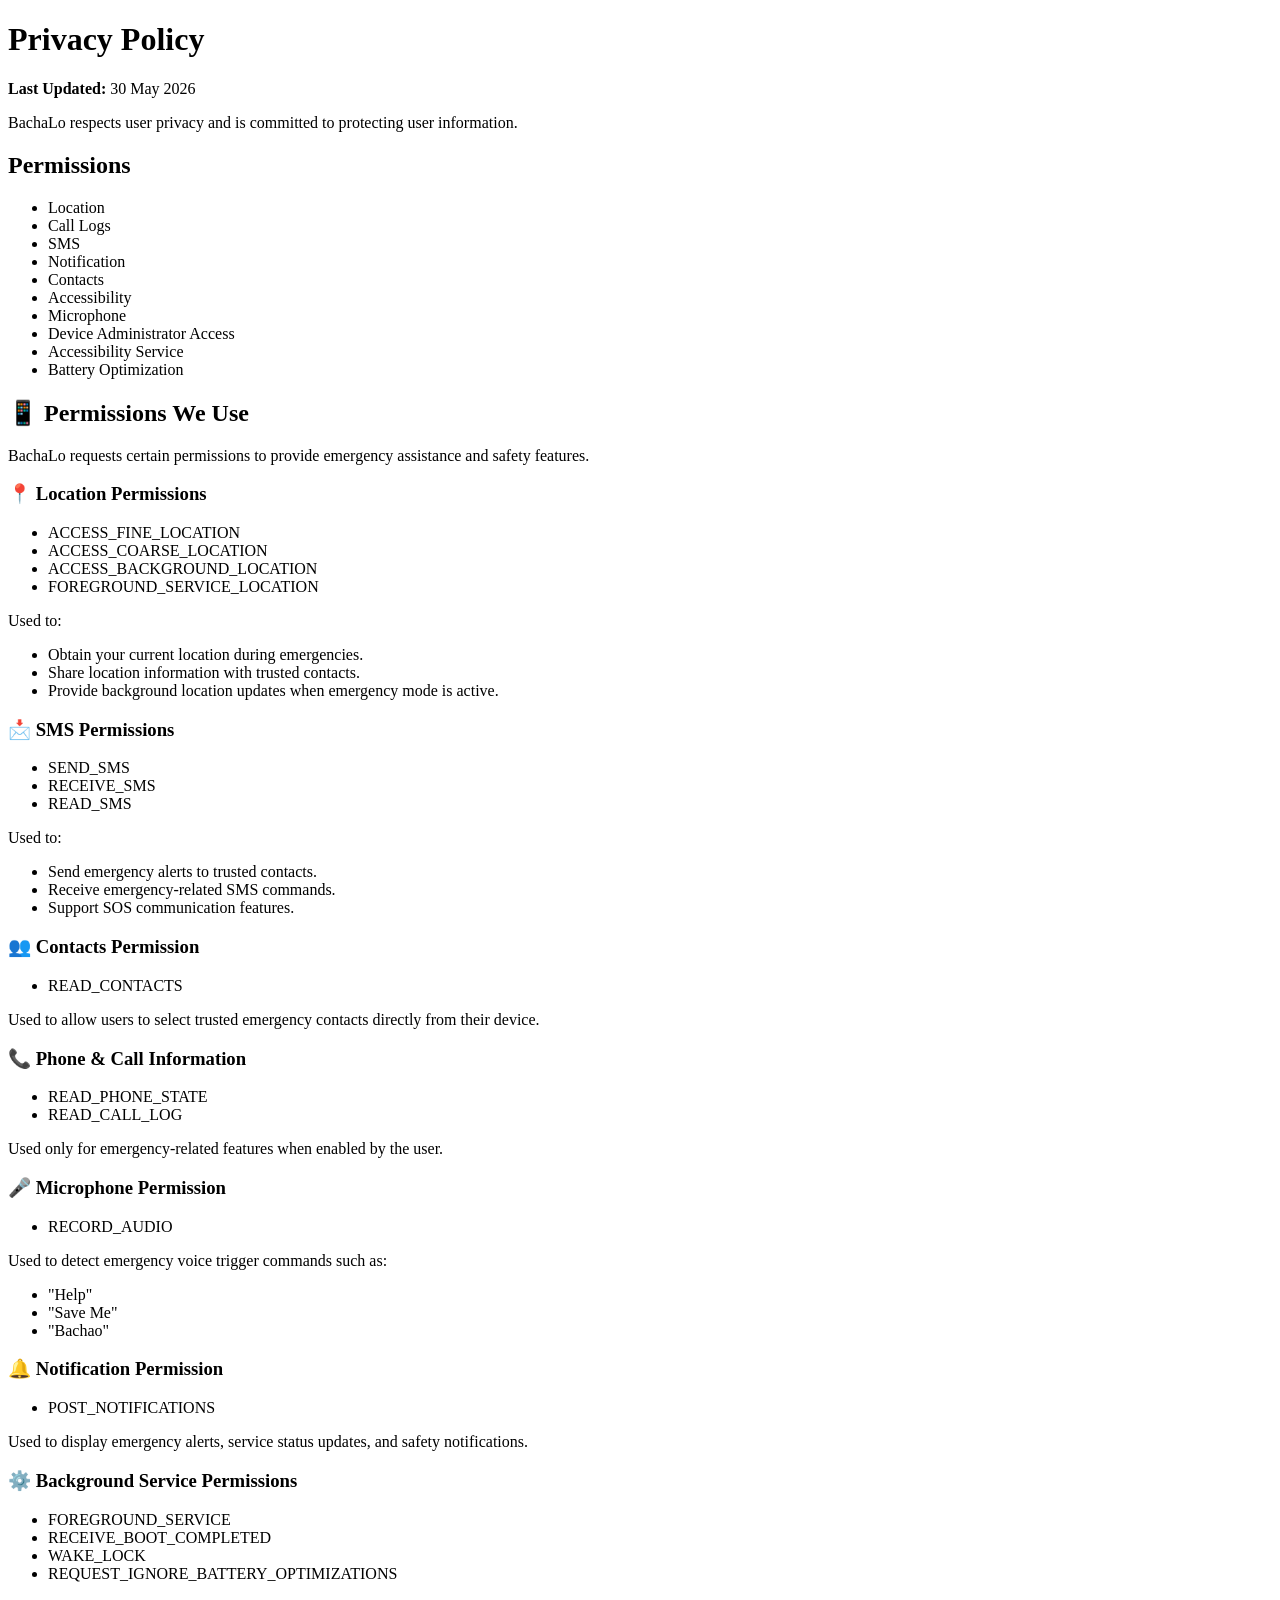
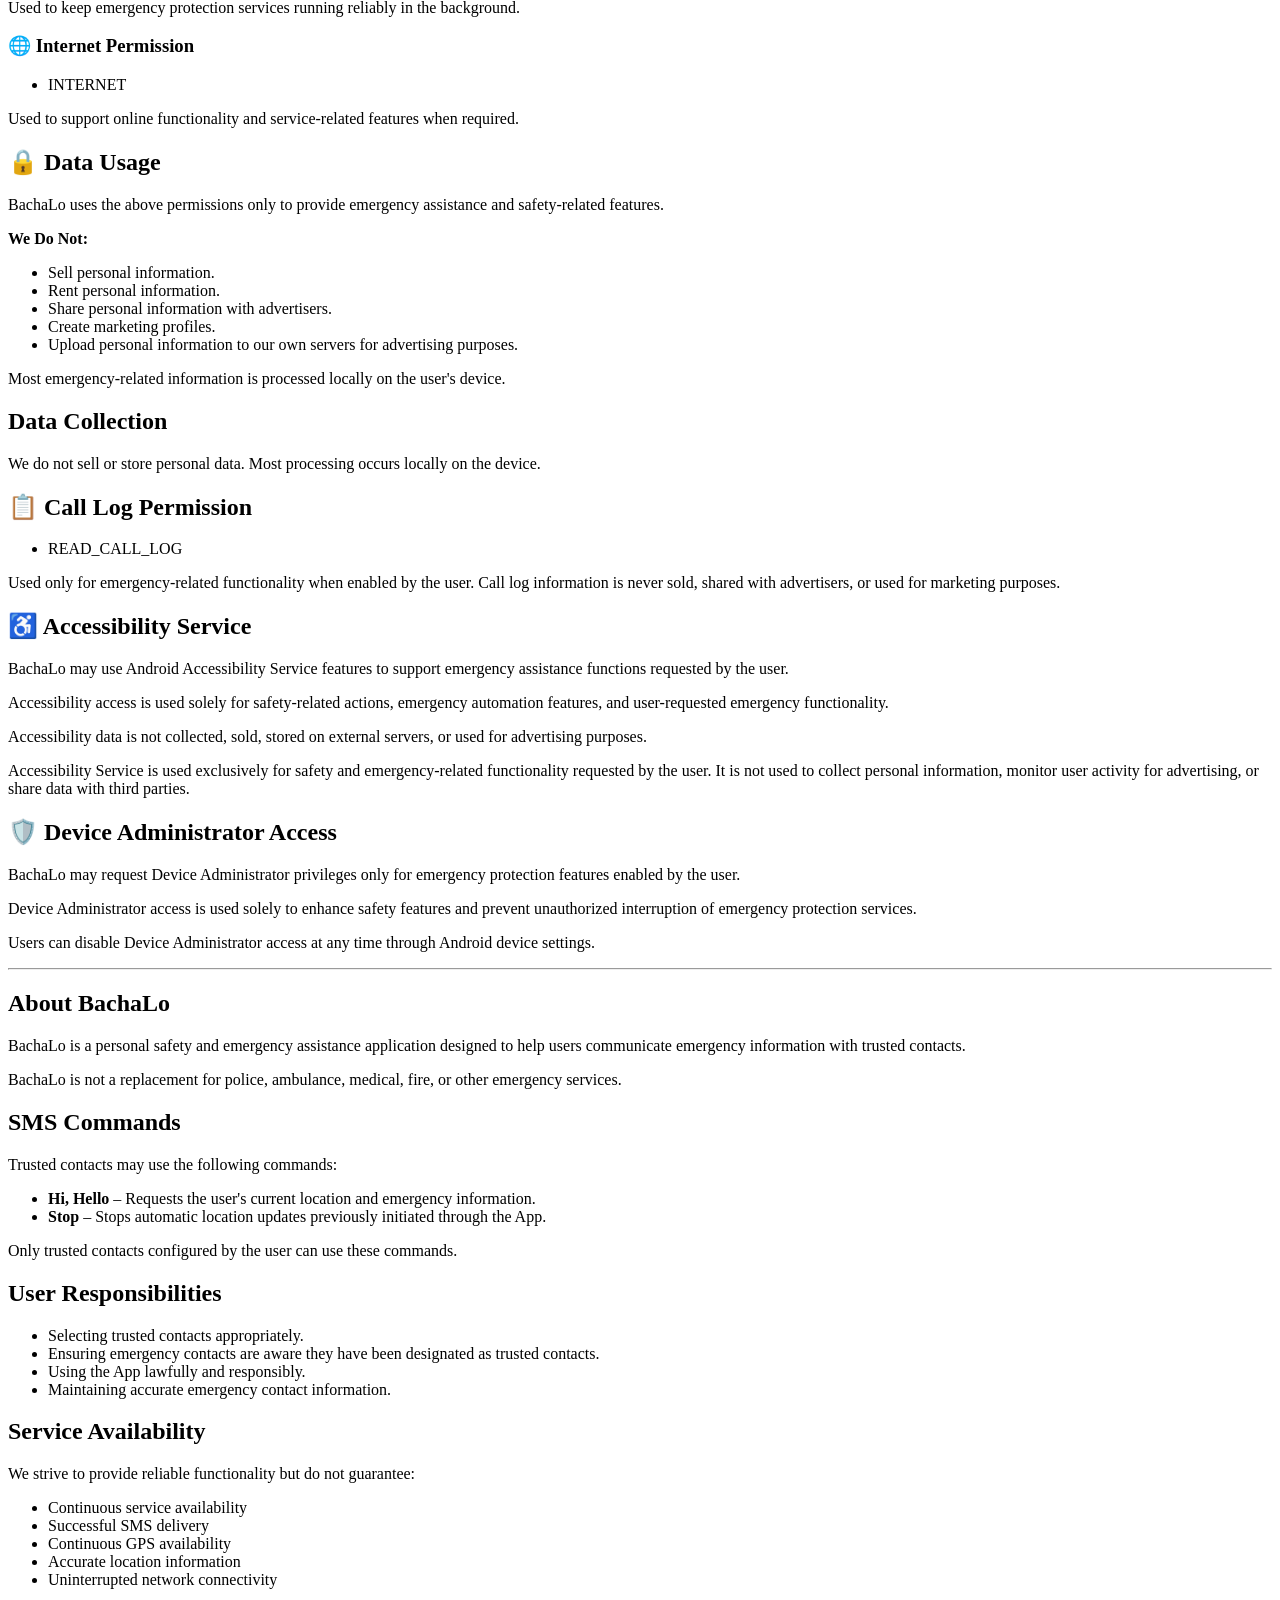
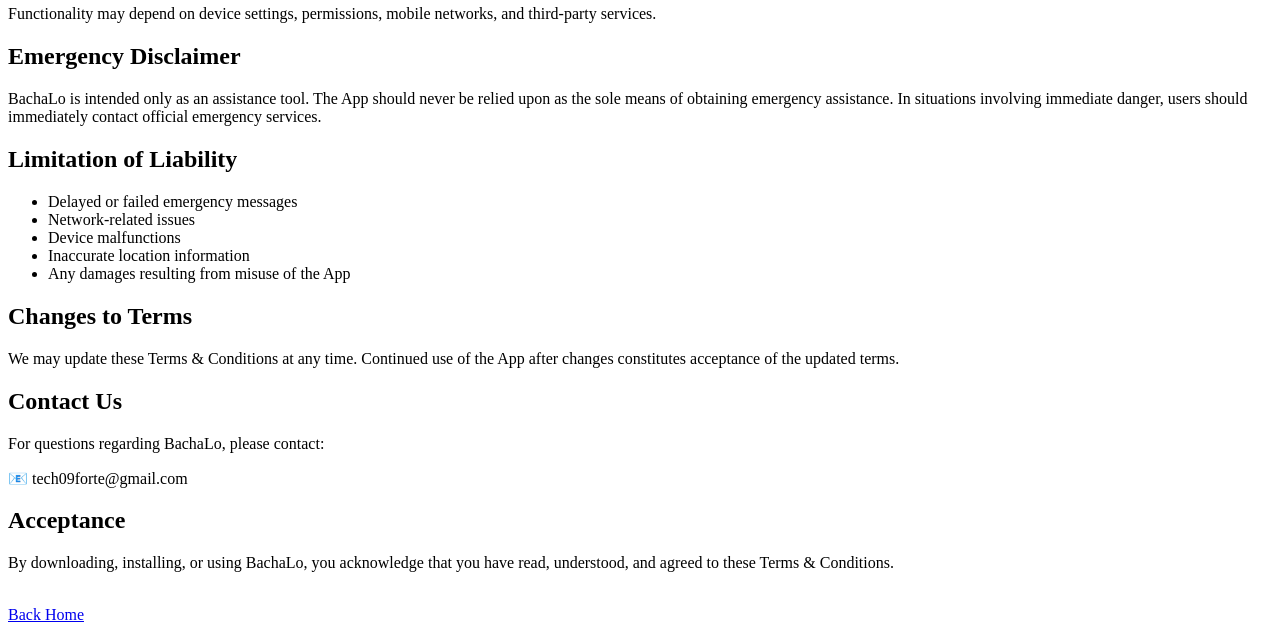
==== privacy.html @ fc1cabaa "Add files via upload" ====
<!DOCTYPE html>
<html>
<head>
<meta charset="UTF-8">
<meta name="viewport" content="width=device-width, initial-scale=1.0">
<title>Privacy Policy - BachaLo</title>
<link rel="stylesheet" href="css/style.css">
</head>
<body>

<div class="policy glass">

<h1>Privacy Policy</h1>

<p><strong>Last Updated:</strong> 30 May 2026</p>

<p>
BachaLo respects user privacy and is committed to protecting user information.
</p>

<h2>Permissions</h2>

<ul>
<li>Location</li>
<li>Call Logs</li>
<li>SMS</li>
<li>Notification</li>
<li>Contacts</li>
<li>Accessibility</li>
<li>Microphone</li>
<li>Device Administrator Access</li>
<li>Accessibility Service</li>
<li>Battery Optimization</li>
</ul>

<h2>📱 Permissions We Use</h2>

<p>
BachaLo requests certain permissions to provide emergency assistance and safety features.
</p>

<h3>📍 Location Permissions</h3>

<ul>
<li>ACCESS_FINE_LOCATION</li>
<li>ACCESS_COARSE_LOCATION</li>
<li>ACCESS_BACKGROUND_LOCATION</li>
<li>FOREGROUND_SERVICE_LOCATION</li>
</ul>

<p>
Used to:
</p>

<ul>
<li>Obtain your current location during emergencies.</li>
<li>Share location information with trusted contacts.</li>
<li>Provide background location updates when emergency mode is active.</li>
</ul>

<h3>📩 SMS Permissions</h3>

<ul>
<li>SEND_SMS</li>
<li>RECEIVE_SMS</li>
<li>READ_SMS</li>
</ul>

<p>
Used to:
</p>

<ul>
<li>Send emergency alerts to trusted contacts.</li>
<li>Receive emergency-related SMS commands.</li>
<li>Support SOS communication features.</li>
</ul>

<h3>👥 Contacts Permission</h3>

<ul>
<li>READ_CONTACTS</li>
</ul>

<p>
Used to allow users to select trusted emergency contacts directly from their device.
</p>

<h3>📞 Phone & Call Information</h3>

<ul>
<li>READ_PHONE_STATE</li>
<li>READ_CALL_LOG</li>
</ul>

<p>
Used only for emergency-related features when enabled by the user.
</p>

<h3>🎤 Microphone Permission</h3>

<ul>
<li>RECORD_AUDIO</li>
</ul>

<p>
Used to detect emergency voice trigger commands such as:
</p>

<ul>
<li>"Help"</li>
<li>"Save Me"</li>
<li>"Bachao"</li>
</ul>

<h3>🔔 Notification Permission</h3>

<ul>
<li>POST_NOTIFICATIONS</li>
</ul>

<p>
Used to display emergency alerts, service status updates, and safety notifications.
</p>

<h3>⚙️ Background Service Permissions</h3>

<ul>
<li>FOREGROUND_SERVICE</li>
<li>RECEIVE_BOOT_COMPLETED</li>
<li>WAKE_LOCK</li>
<li>REQUEST_IGNORE_BATTERY_OPTIMIZATIONS</li>
</ul>

<p>
Used to keep emergency protection services running reliably in the background.
</p>

<h3>🌐 Internet Permission</h3>

<ul>
<li>INTERNET</li>
</ul>

<p>
Used to support online functionality and service-related features when required.
</p>

<h2>🔒 Data Usage</h2>

<p>
BachaLo uses the above permissions only to provide emergency assistance and safety-related features.
</p>

<p><strong>We Do Not:</strong></p>

<ul>
<li>Sell personal information.</li>
<li>Rent personal information.</li>
<li>Share personal information with advertisers.</li>
<li>Create marketing profiles.</li>
<li>Upload personal information to our own servers for advertising purposes.</li>
</ul>

<p>
Most emergency-related information is processed locally on the user's device.
</p>

<h2>Data Collection</h2>

<p>
We do not sell or store personal data.
Most processing occurs locally on the device.
</p>

<h2>📋 Call Log Permission</h2>

<ul>
<li>READ_CALL_LOG</li>
</ul>

<p>
Used only for emergency-related functionality when enabled by the user.
Call log information is never sold, shared with advertisers, or used for marketing purposes.
</p>

<h2>♿ Accessibility Service</h2>

<p>
BachaLo may use Android Accessibility Service features to support
emergency assistance functions requested by the user.
</p>

<p>
Accessibility access is used solely for safety-related actions,
emergency automation features, and user-requested emergency functionality.
</p>

<p>
Accessibility data is not collected, sold, stored on external servers,
or used for advertising purposes.

<p>
Accessibility Service is used exclusively for safety and emergency-related functionality requested by the user. It is not used to collect personal information, monitor user activity for advertising, or share data with third parties.
</p>
</p>

<h2>🛡️ Device Administrator Access</h2>

<p>
BachaLo may request Device Administrator privileges only for
emergency protection features enabled by the user.
</p>

<p>
Device Administrator access is used solely to enhance safety features
and prevent unauthorized interruption of emergency protection services.
</p>

<p>
Users can disable Device Administrator access at any time
through Android device settings.
</p>

<hr>

<h2>About BachaLo</h2>

<p>
BachaLo is a personal safety and emergency assistance application designed to help users communicate emergency information with trusted contacts.
</p>

<p>
BachaLo is not a replacement for police, ambulance, medical, fire, or other emergency services.
</p>

<h2>SMS Commands</h2>

<p>Trusted contacts may use the following commands:</p>

<ul>
<li><strong>Hi, Hello</strong> – Requests the user's current location and emergency information.</li>
<li><strong>Stop</strong> – Stops automatic location updates previously initiated through the App.</li>
</ul>

<p>
Only trusted contacts configured by the user can use these commands.
</p>

<h2>User Responsibilities</h2>

<ul>
<li>Selecting trusted contacts appropriately.</li>
<li>Ensuring emergency contacts are aware they have been designated as trusted contacts.</li>
<li>Using the App lawfully and responsibly.</li>
<li>Maintaining accurate emergency contact information.</li>
</ul>

<h2>Service Availability</h2>

<p>
We strive to provide reliable functionality but do not guarantee:
</p>

<ul>
<li>Continuous service availability</li>
<li>Successful SMS delivery</li>
<li>Continuous GPS availability</li>
<li>Accurate location information</li>
<li>Uninterrupted network connectivity</li>
</ul>

<p>
Functionality may depend on device settings, permissions, mobile networks, and third-party services.
</p>

<h2>Emergency Disclaimer</h2>

<p>
BachaLo is intended only as an assistance tool.
The App should never be relied upon as the sole means of obtaining emergency assistance.
In situations involving immediate danger, users should immediately contact official emergency services.
</p>

<h2>Limitation of Liability</h2>

<ul>
<li>Delayed or failed emergency messages</li>
<li>Network-related issues</li>
<li>Device malfunctions</li>
<li>Inaccurate location information</li>
<li>Any damages resulting from misuse of the App</li>
</ul>

<h2>Changes to Terms</h2>

<p>
We may update these Terms & Conditions at any time.
Continued use of the App after changes constitutes acceptance of the updated terms.
</p>

<h2>Contact Us</h2>

<p>
For questions regarding BachaLo, please contact:
</p>

<p>
📧 tech09forte@gmail.com
</p>

<h2>Acceptance</h2>

<p>
By downloading, installing, or using BachaLo,
you acknowledge that you have read, understood,
and agreed to these Terms & Conditions.
</p>

<br>

<a href="index.html" class="support-btn">
Back Home
</a>

</div>

</body>
</html>
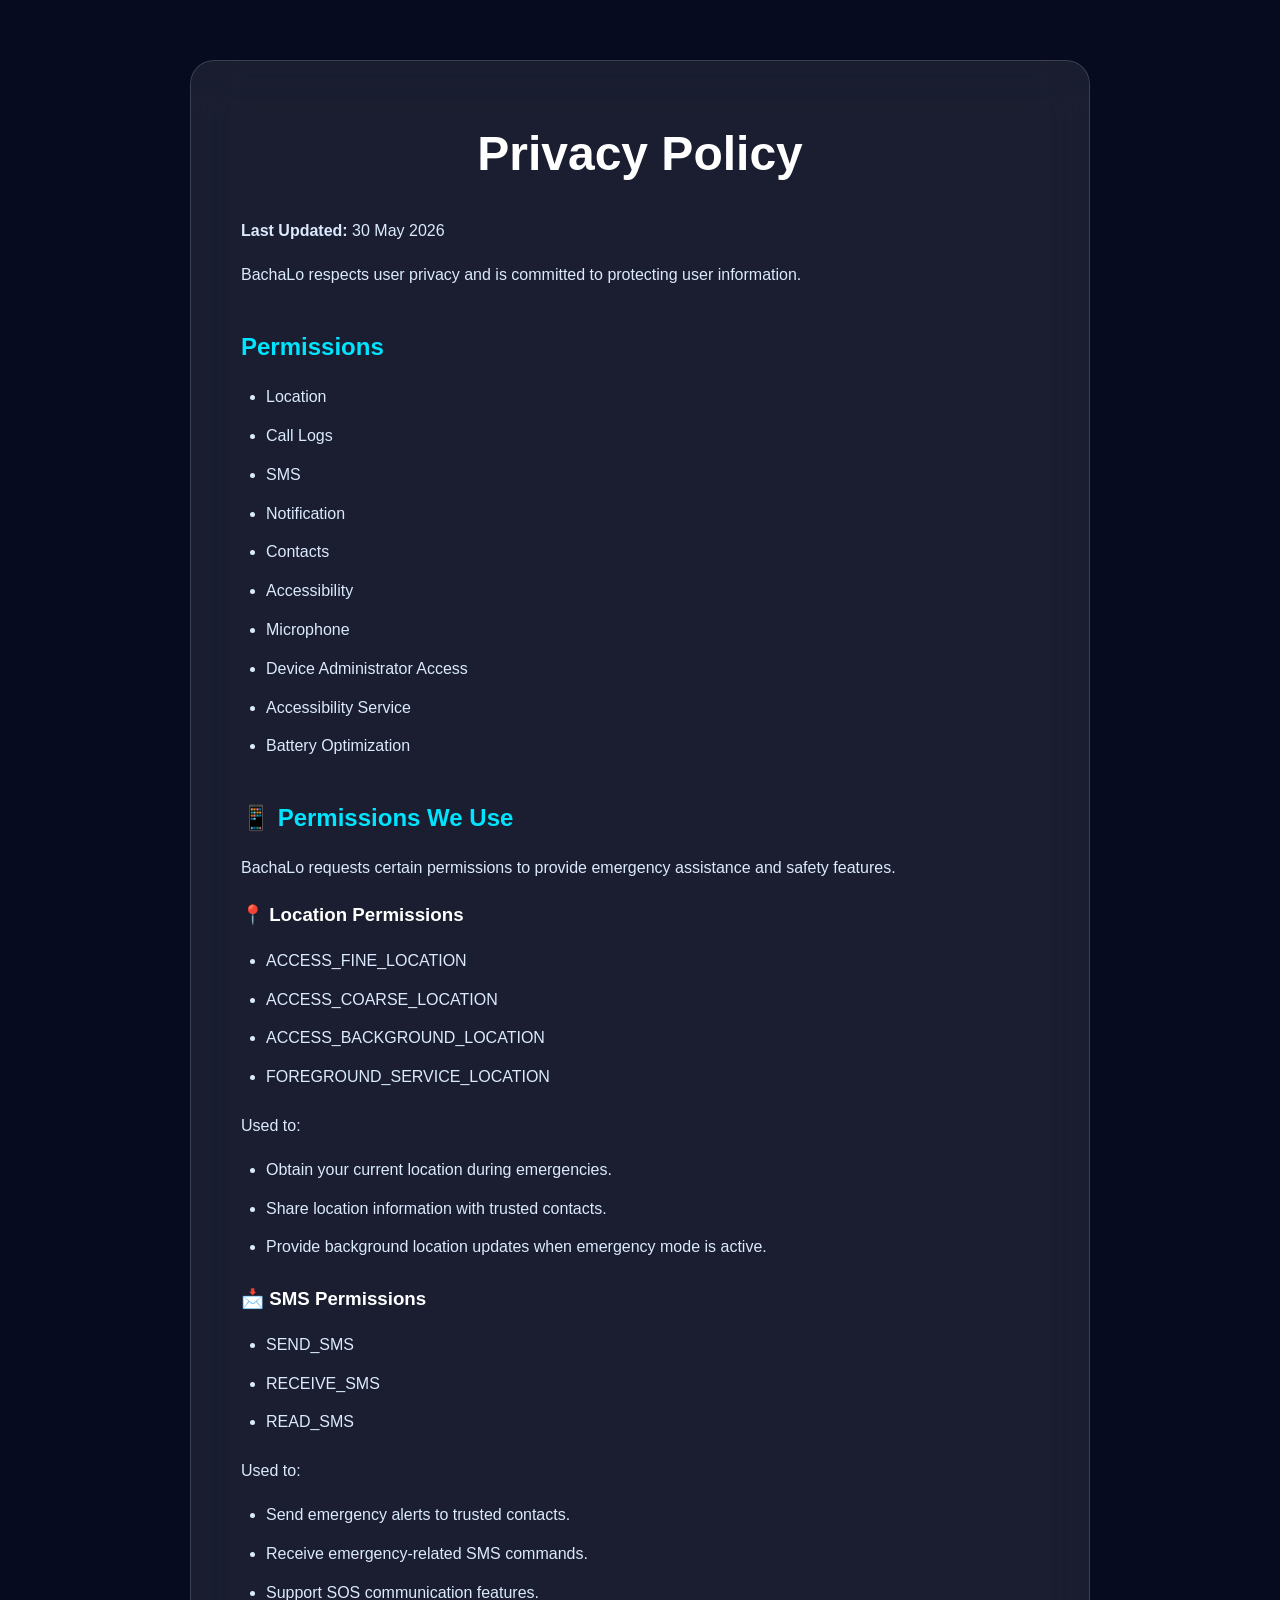
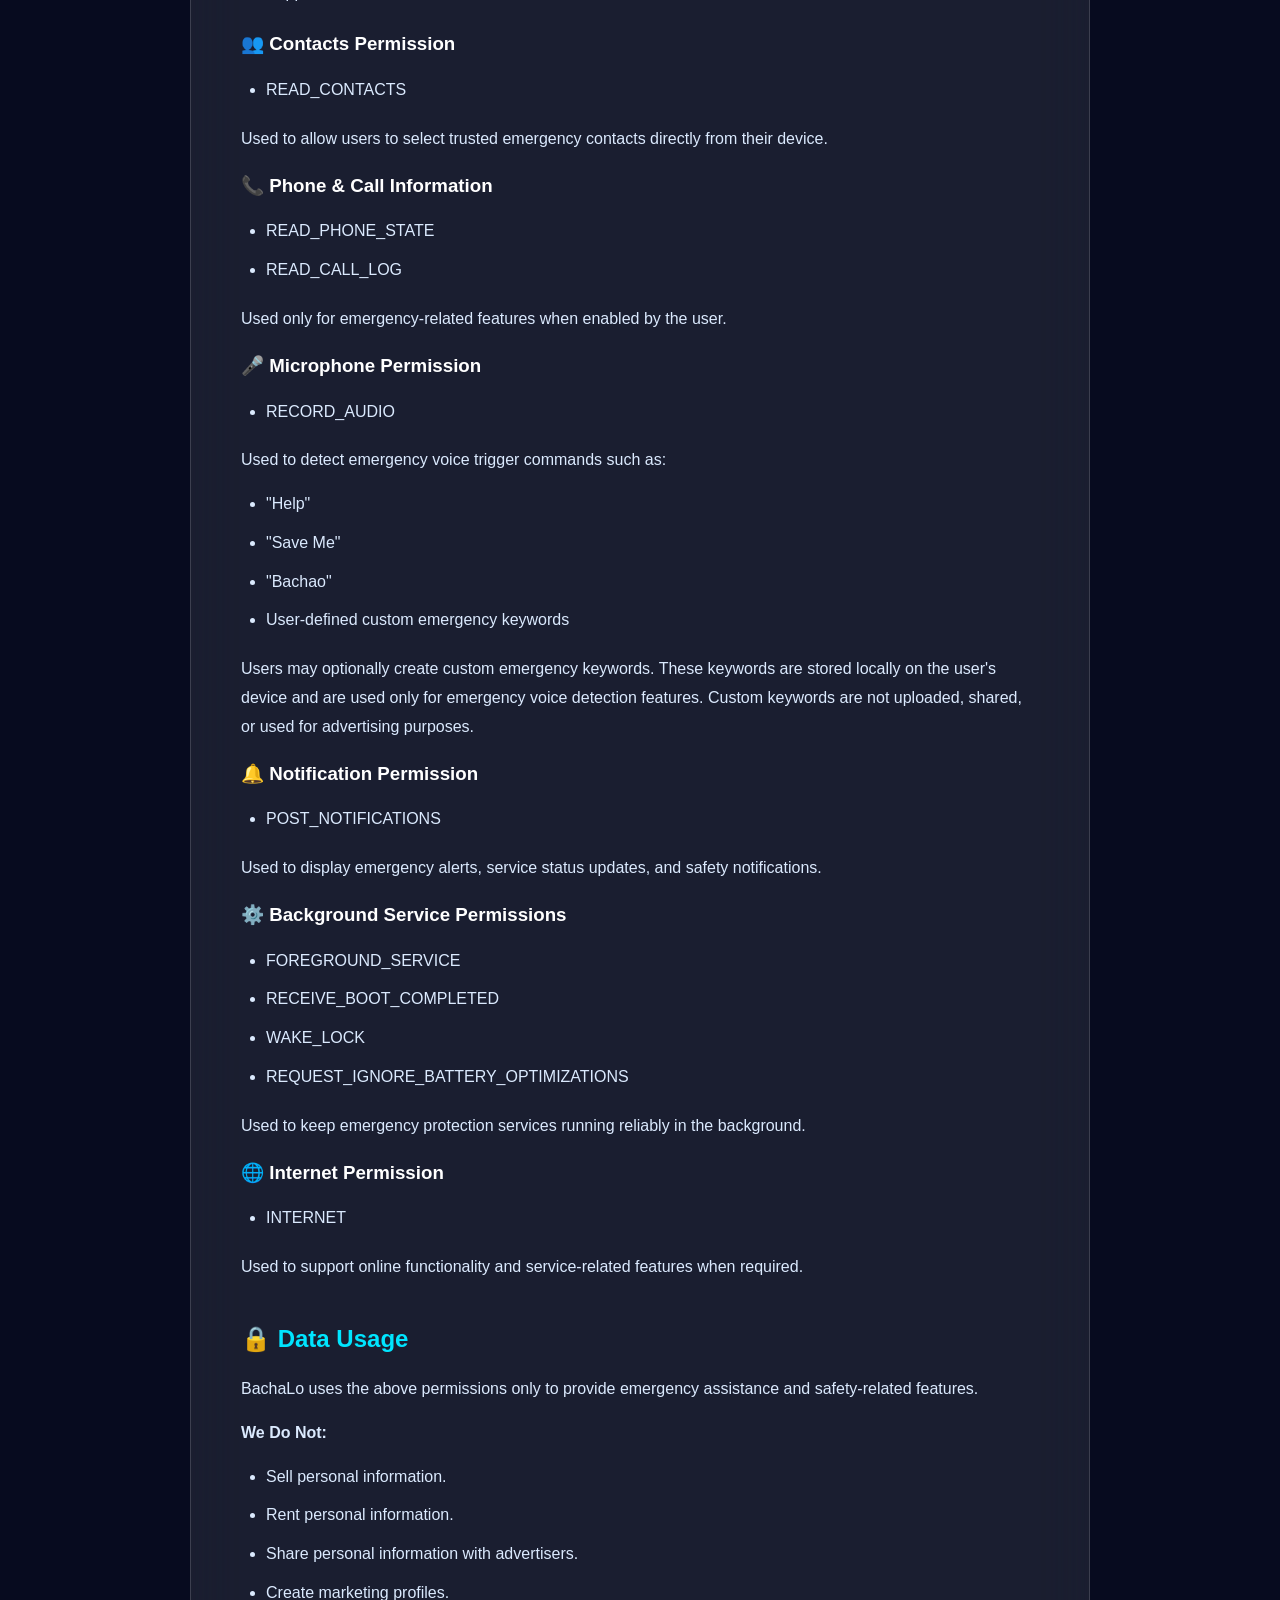
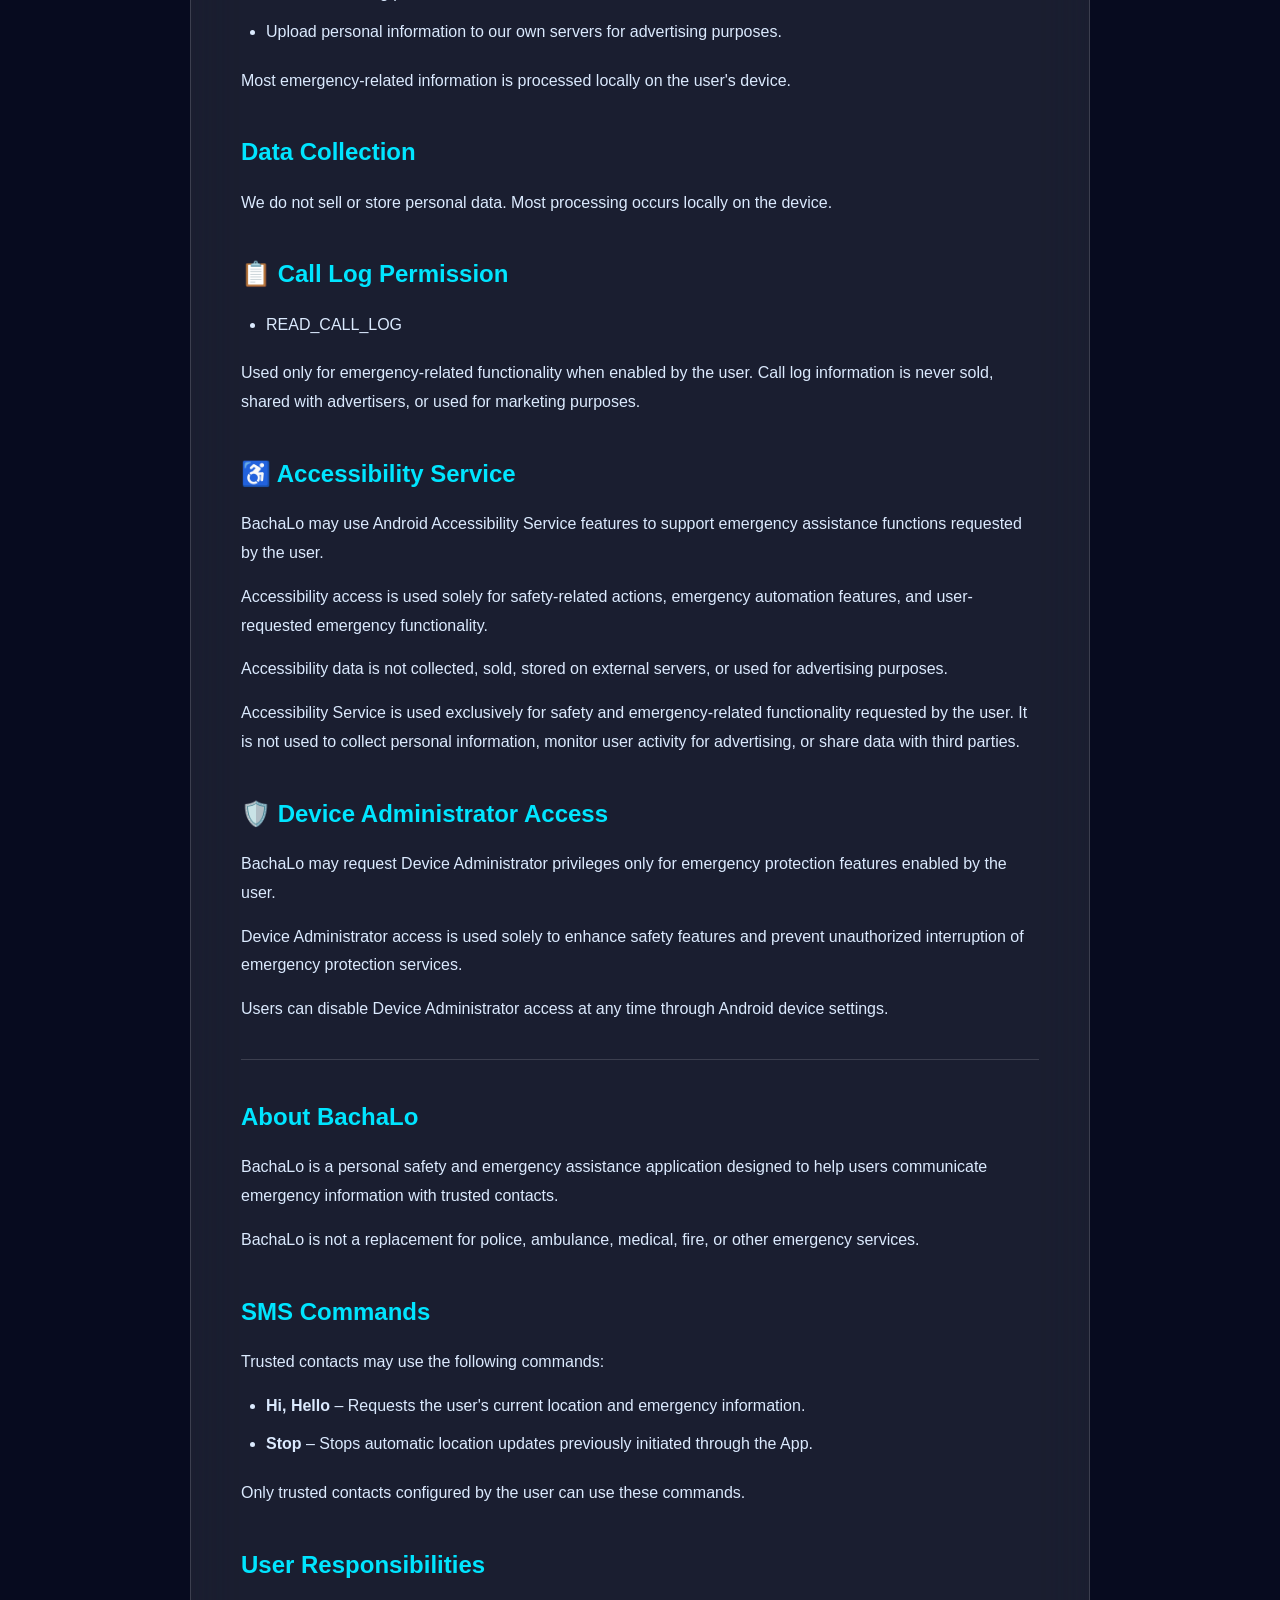
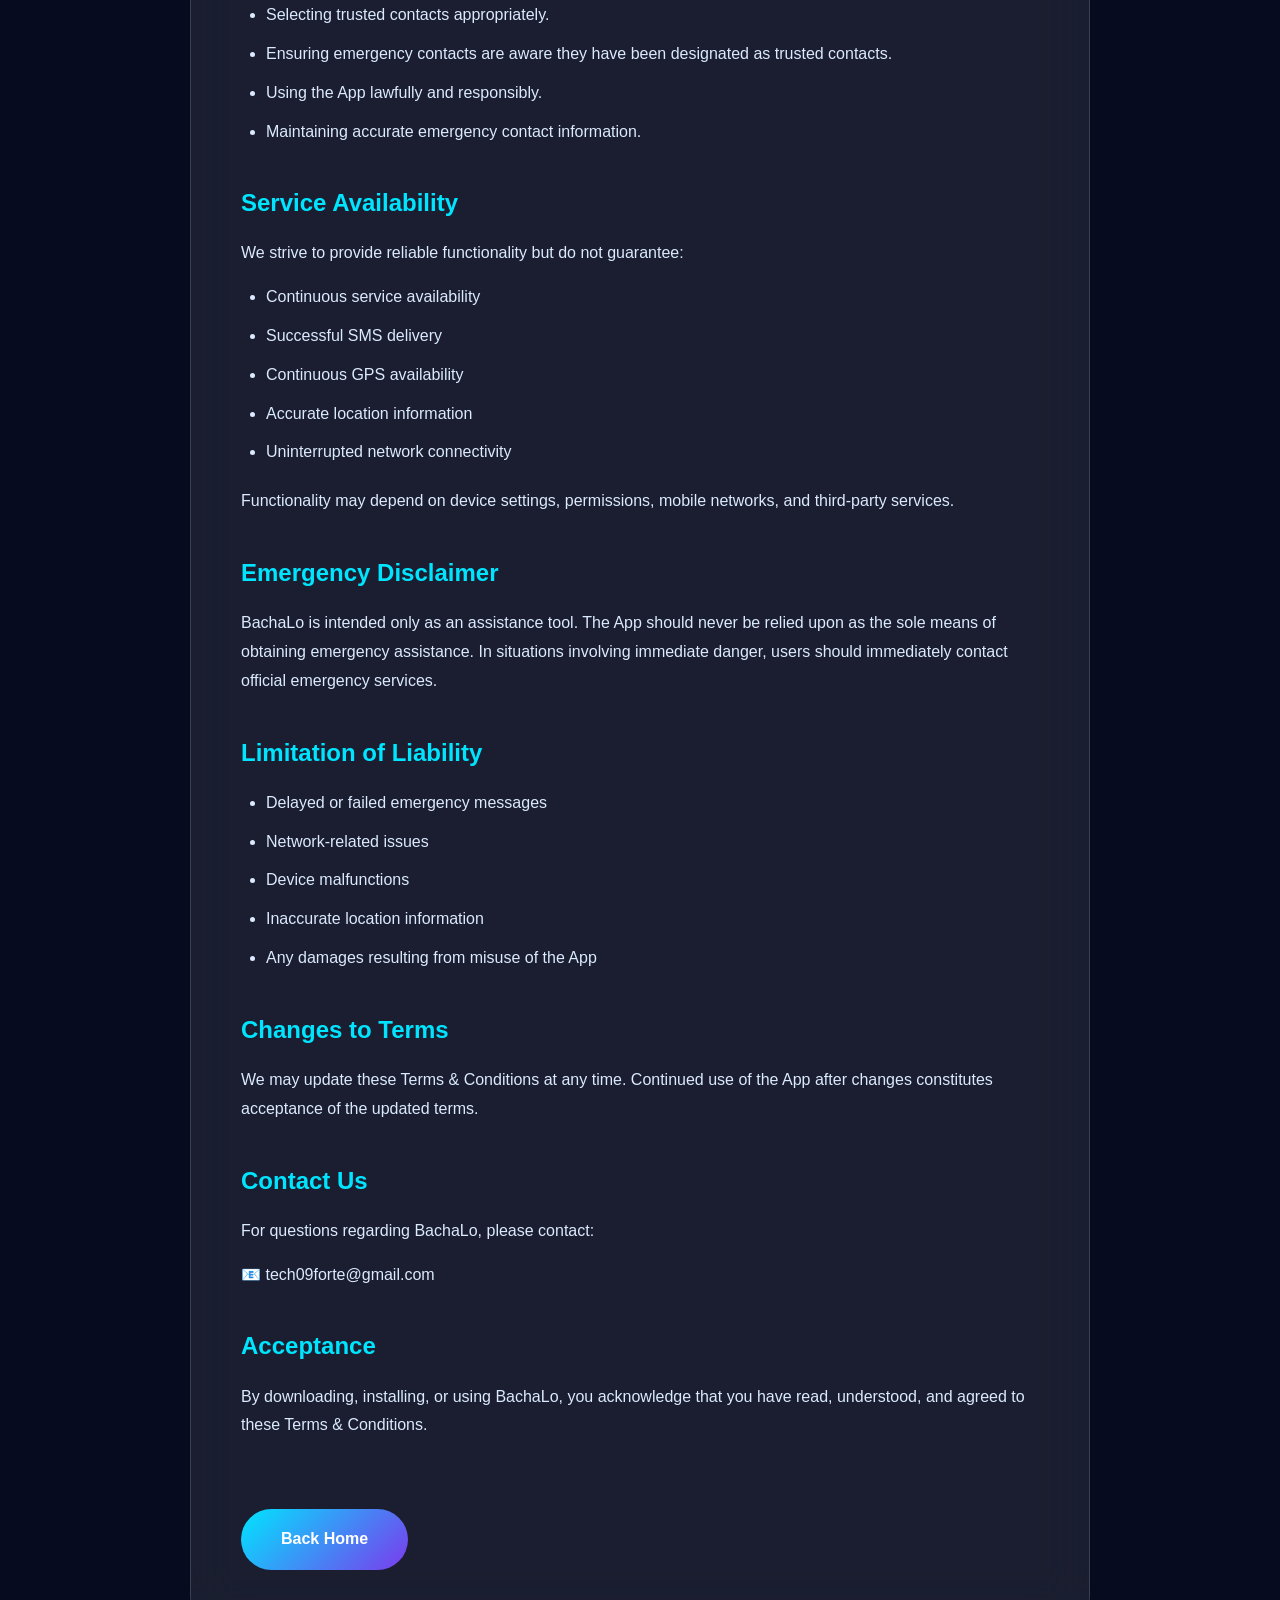
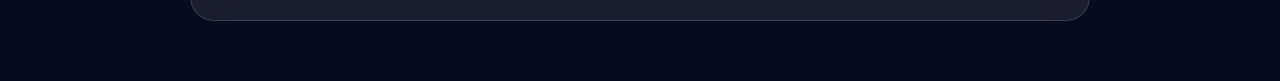
==== commit ed55c464: "Add files via upload" ====
--- a/privacy.html
+++ b/privacy.html
@@ -111,7 +111,15 @@
 <li>"Help"</li>
 <li>"Save Me"</li>
 <li>"Bachao"</li>
-</ul>
+<li>User-defined custom emergency keywords</li>
+</ul>
+
+<p>
+Users may optionally create custom emergency keywords.
+These keywords are stored locally on the user's device
+and are used only for emergency voice detection features.
+Custom keywords are not uploaded, shared, or used for advertising purposes.
+</p>
 
 <h3>🔔 Notification Permission</h3>
 
--- a/css/style.css
+++ b/css/style.css
@@ -0,0 +1,407 @@
+*{
+margin:0;
+padding:0;
+box-sizing:border-box;
+font-family:Poppins,sans-serif;
+}
+
+body{
+background:#070b1f;
+color:white;
+overflow-x:hidden;
+}
+
+#tsparticles{
+position:fixed;
+width:100%;
+height:100%;
+z-index:-1;
+}
+
+.glass{
+background:rgba(255,255,255,.08);
+backdrop-filter:blur(25px);
+border:1px solid rgba(255,255,255,.15);
+border-radius:24px;
+}
+
+.navbar{
+display:flex;
+justify-content:space-between;
+padding:20px 40px;
+margin:20px;
+}
+
+.brand{
+display:flex;
+align-items:center;
+gap:12px;
+}
+
+.brand img{
+width:50px;
+border-radius:12px;
+}
+
+.hero{
+display:flex;
+align-items:center;
+justify-content:center;
+gap:50px;
+padding:80px 20px;
+}
+
+.hero-content{
+padding:40px;
+max-width:600px;
+}
+
+.hero h1{
+font-size:4rem;
+}
+
+.primary-btn,.apk-btn{
+padding:14px 30px;
+border-radius:50px;
+background:#00e5ff;
+color:black;
+text-decoration:none;
+font-weight:bold;
+}
+
+.phone-slider img{
+width:300px;
+border-radius:30px;
+box-shadow:0 0 30px cyan;
+}
+
+.features,
+.contact,
+.faq,
+#screenshots{
+padding:80px 20px;
+text-align:center;
+}
+
+.grid{
+display:grid;
+grid-template-columns:repeat(auto-fit,minmax(220px,1fr));
+gap:20px;
+margin-top:30px;
+}
+
+.card{
+padding:30px;
+}
+
+.gallery{
+display:flex;
+gap:20px;
+overflow:auto;
+padding:20px;
+}
+
+.gallery img{
+height:500px;
+border-radius:20px;
+}
+
+.faq-box{
+padding:25px;
+margin:20px auto;
+max-width:800px;
+}
+
+form{
+max-width:700px;
+margin:auto;
+padding:30px;
+display:flex;
+flex-direction:column;
+gap:20px;
+}
+
+input,textarea{
+padding:15px;
+border:none;
+border-radius:10px;
+}
+
+button{
+padding:15px;
+cursor:pointer;
+}
+
+.policy{
+max-width:900px;
+margin:50px auto;
+padding:40px;
+}
+
+*{
+margin:0;
+padding:0;
+box-sizing:border-box;
+font-family:Poppins,sans-serif;
+}
+
+body{
+background:#070b1f;
+color:white;
+overflow-x:hidden;
+}
+
+#tsparticles{
+position:fixed;
+width:100%;
+height:100%;
+z-index:-1;
+}
+
+.glass{
+background:rgba(255,255,255,.08);
+backdrop-filter:blur(25px);
+border:1px solid rgba(255,255,255,.15);
+border-radius:24px;
+}
+
+.navbar{
+display:flex;
+justify-content:space-between;
+padding:20px 40px;
+margin:20px;
+}
+
+.brand{
+display:flex;
+align-items:center;
+gap:12px;
+}
+
+.brand img{
+width:50px;
+border-radius:12px;
+}
+
+.hero{
+display:flex;
+align-items:center;
+justify-content:center;
+gap:50px;
+padding:80px 20px;
+}
+
+.hero-content{
+padding:40px;
+max-width:600px;
+}
+
+.hero h1{
+font-size:4rem;
+}
+
+.primary-btn,.apk-btn{
+padding:14px 30px;
+border-radius:50px;
+background:#00e5ff;
+color:black;
+text-decoration:none;
+font-weight:bold;
+}
+
+.phone-slider img{
+width:300px;
+border-radius:30px;
+box-shadow:0 0 30px cyan;
+}
+
+.features,
+.contact,
+.faq,
+#screenshots{
+padding:80px 20px;
+text-align:center;
+}
+
+.grid{
+display:grid;
+grid-template-columns:repeat(auto-fit,minmax(220px,1fr));
+gap:20px;
+margin-top:30px;
+}
+
+.card{
+padding:30px;
+}
+
+.gallery{
+display:flex;
+gap:20px;
+overflow:auto;
+padding:20px;
+}
+
+.gallery img{
+height:500px;
+border-radius:20px;
+}
+
+.faq-box{
+padding:25px;
+margin:20px auto;
+max-width:800px;
+}
+
+form{
+max-width:700px;
+margin:auto;
+padding:30px;
+display:flex;
+flex-direction:column;
+gap:20px;
+}
+
+input,textarea{
+padding:15px;
+border:none;
+border-radius:10px;
+}
+
+button{
+padding:15px;
+cursor:pointer;
+}
+
+/*.policy{
+max-width:900px;
+margin:50px auto;
+padding:40px;
+}*/
+
+.policy{
+    max-width:900px;
+    margin:60px auto;
+    padding:50px;
+    line-height:1.8;
+}
+
+.policy h1{
+    text-align:center;
+    margin-bottom:20px;
+    font-size:3rem;
+}
+
+.policy h2{
+    margin-top:35px;
+    margin-bottom:15px;
+    color:#00e5ff;
+}
+
+.policy p{
+    margin-bottom:15px;
+    color:#dbeafe;
+}
+
+.policy ul{
+    margin:15px 0 20px 25px;
+}
+
+.policy li{
+    margin-bottom:10px;
+    color:#dbeafe;
+}
+
+.policy hr{
+    margin:35px 0;
+    border:none;
+    height:1px;
+    background:rgba(255,255,255,.15);
+}
+
+
+.contact-section{
+    padding:100px 20px;
+    display:flex;
+    justify-content:center;
+    align-items:center;
+    margin:auto;
+}
+
+.contact-card{
+    width:100%;
+    max-width:750px;
+
+    display:flex;
+    flex-direction:column;
+    margin:auto;
+
+    align-items:center;
+    justify-content:center;
+
+    text-align:center;
+
+    padding:50px;
+
+    background:rgba(255,255,255,.08);
+    backdrop-filter:blur(25px);
+    border:1px solid rgba(255,255,255,.15);
+    border-radius:30px;
+    box-shadow:0 8px 40px rgba(0,0,0,.35);
+}
+
+.support-btn{
+    display:inline-block;
+    margin-top:25px;
+    padding:16px 40px;
+    border-radius:50px;
+    text-decoration:none;
+    font-weight:600;
+
+    color:#ffffff; /* White Text */
+
+    background:linear-gradient(
+        135deg,
+        #00e5ff,
+        #7c3aed
+    );
+}
+
+.support-btn:hover{
+    color:#ffffff;
+}
+
+.cookie-banner{
+    position:fixed;
+    bottom:20px;
+    left:20px;
+    right:20px;
+    max-width:700px;
+    margin:auto;
+
+    background:rgba(17,24,39,.95);
+    backdrop-filter:blur(20px);
+
+    border:1px solid rgba(255,255,255,.15);
+    border-radius:16px;
+
+    padding:20px;
+    z-index:999999;
+
+    display:none;
+    text-align:center;
+}
+
+.cookie-banner p{
+    margin-bottom:12px;
+    color:#dbeafe;
+}
+
+.cookie-banner button{
+    padding:10px 24px;
+    border:none;
+    border-radius:30px;
+    background:#00e5ff;
+    color:black;
+    font-weight:600;
+    cursor:pointer;
+}
